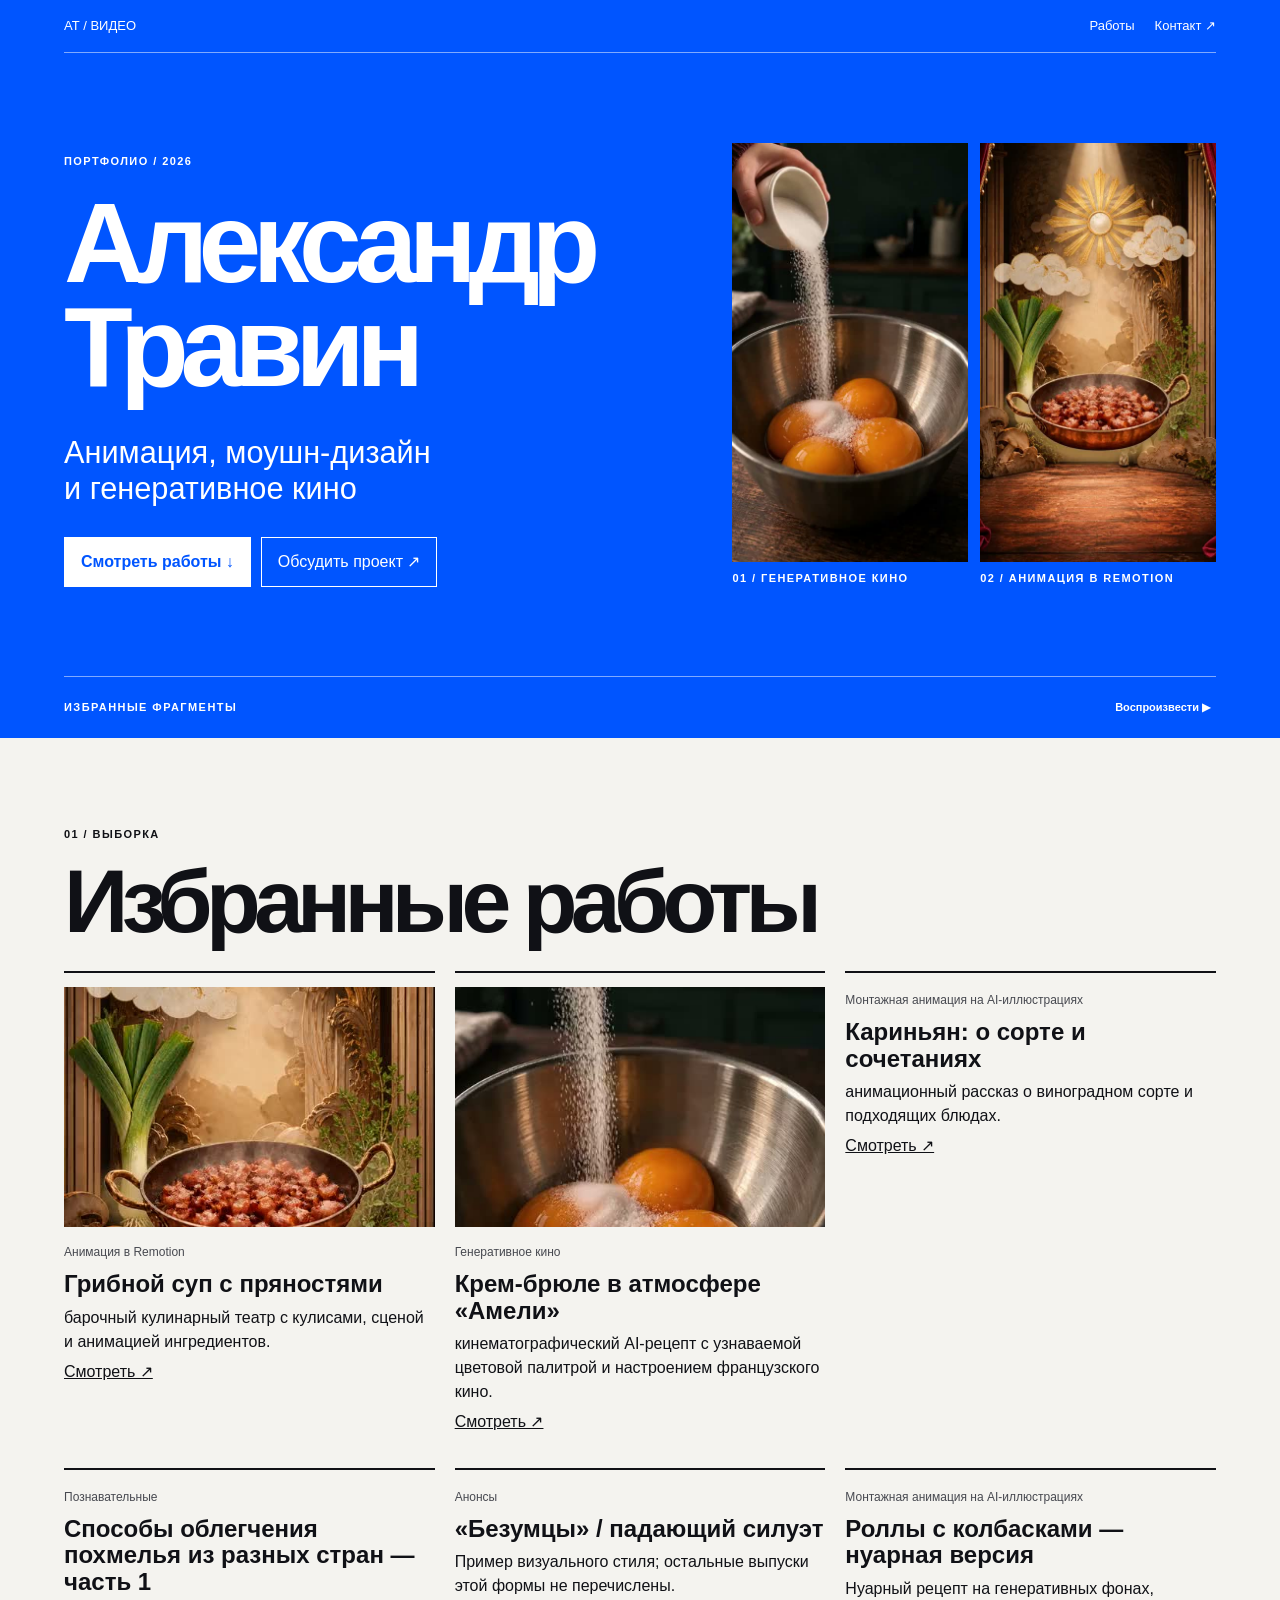
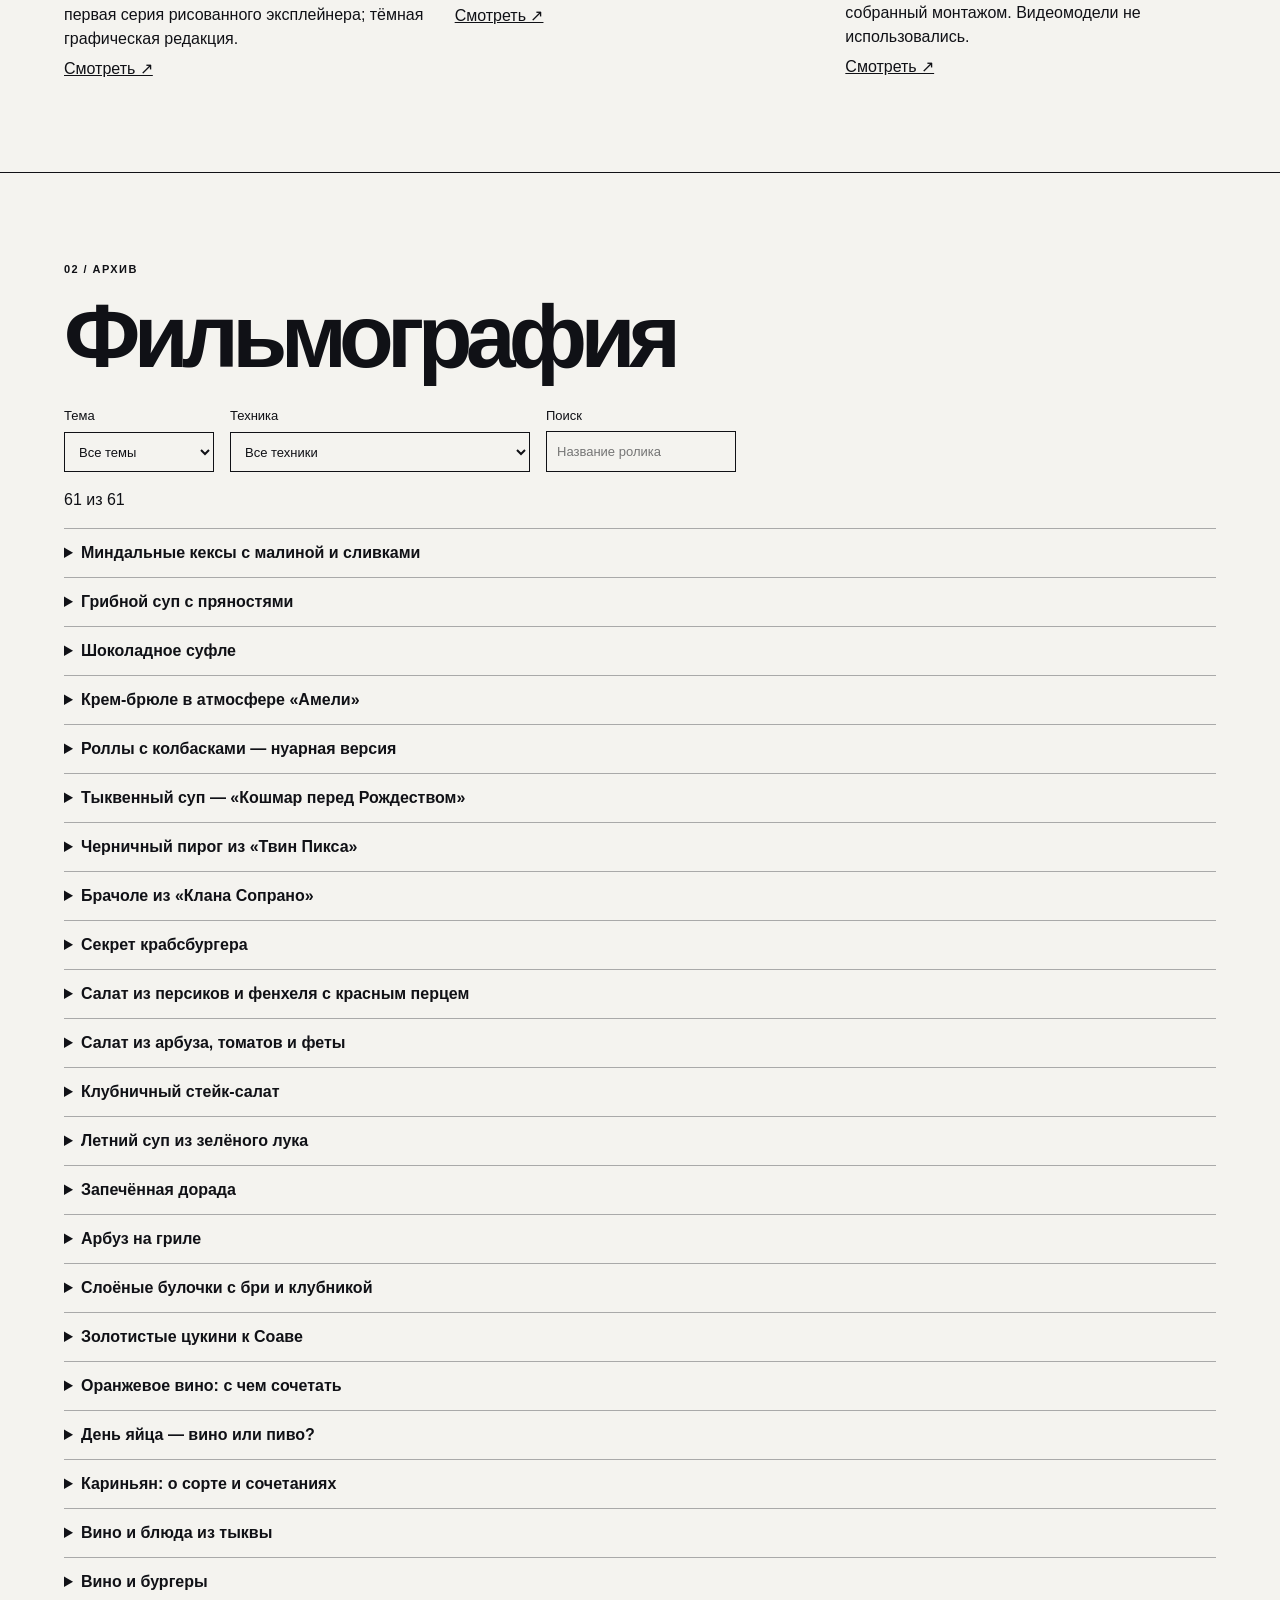
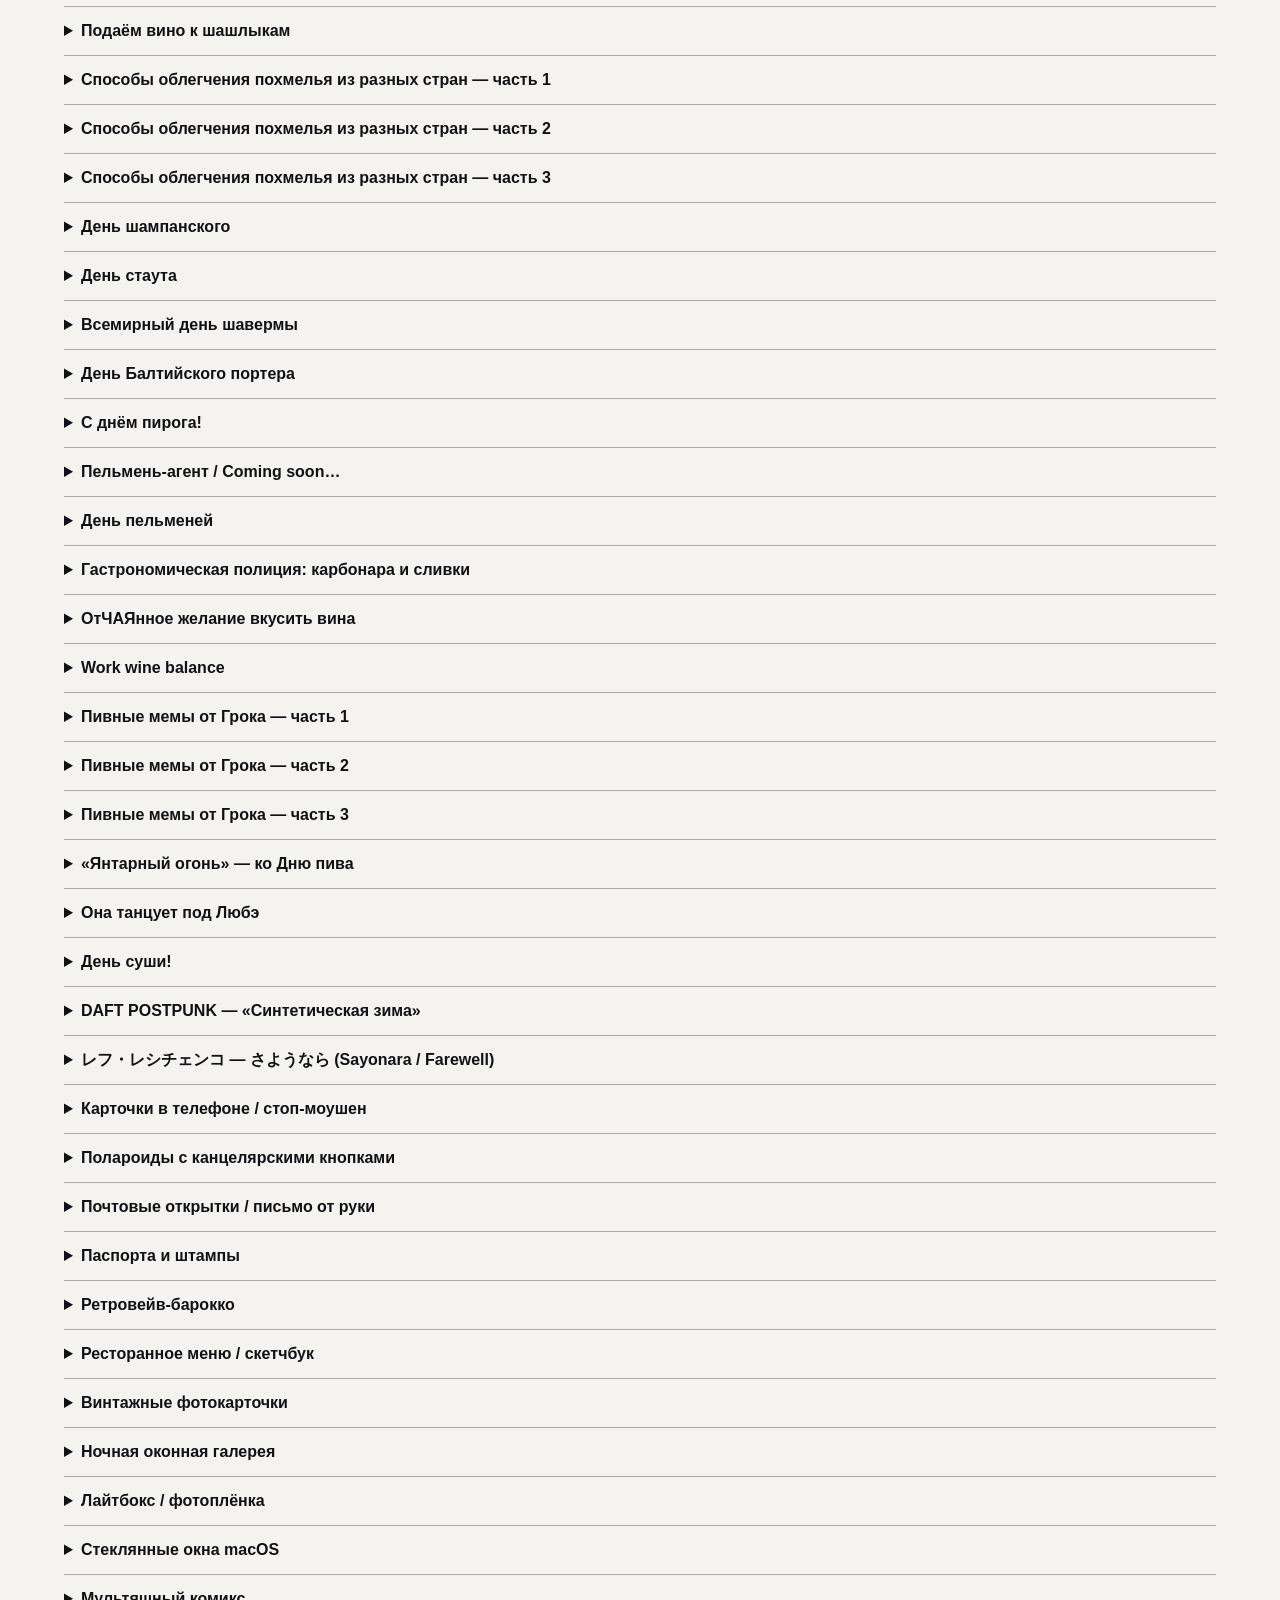
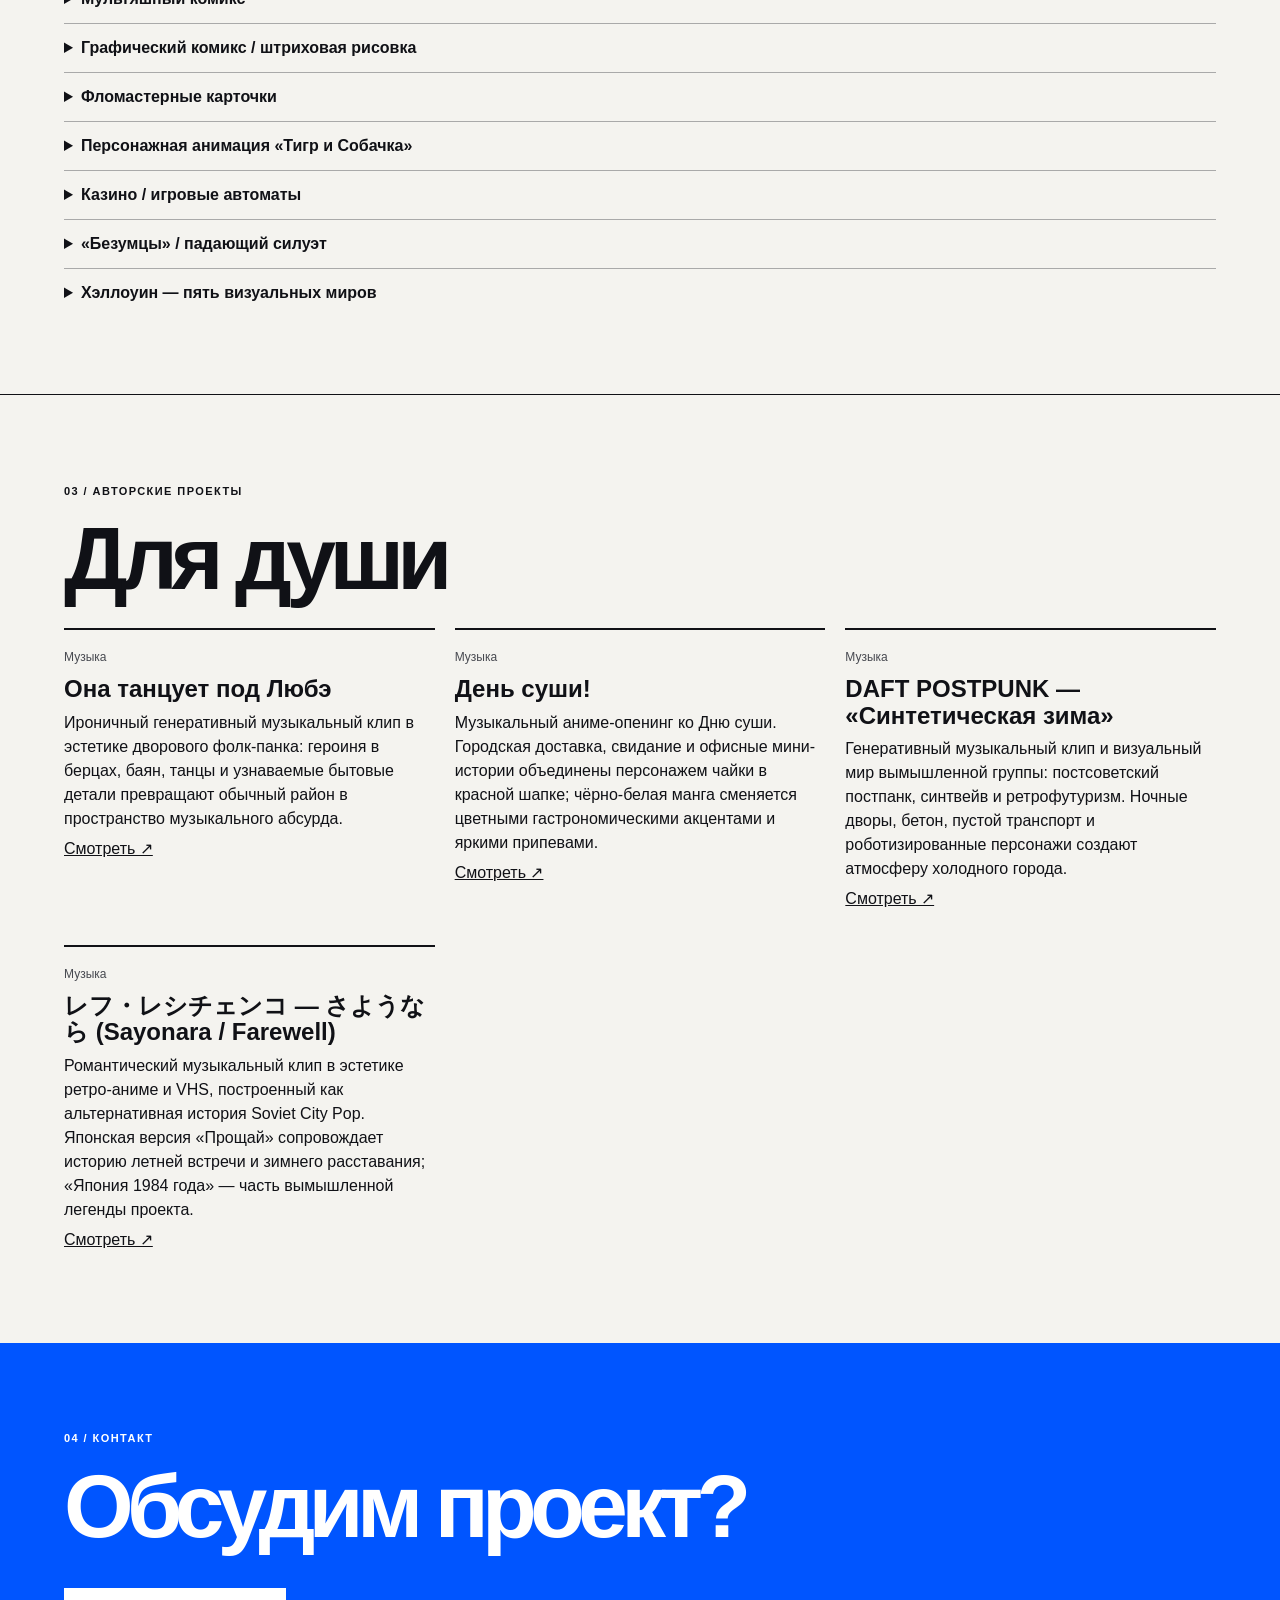
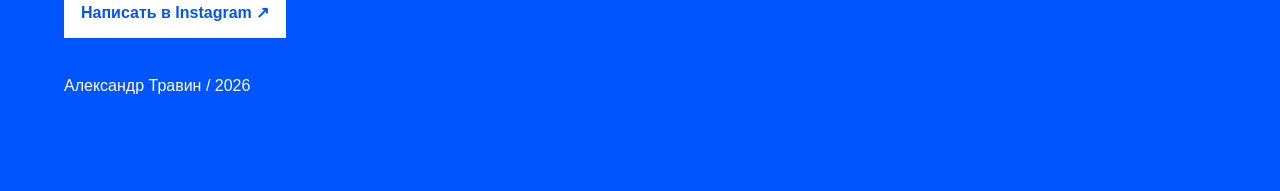
==== index.html @ 5adb33fc "Build video portfolio" ====
<!doctype html>
<html lang="ru">
<head>
<meta charset="utf-8">
<meta name="viewport" content="width=device-width,initial-scale=1">
<meta name="theme-color" content="#0055ff">
<meta name="description" content="Александр Травин. Анимация, моушн-дизайн и генеративное кино. Избранные ролики и фильмография.">
<title>Александр Травин — видеопортфолио</title>
<link rel="stylesheet" href="style.css">
<script defer src="works.js"></script>
<script defer src="site.js"></script>
</head>
<body>
<header class="hero">
<nav aria-label="Навигация"><a href="#top" id="top">АТ / ВИДЕО</a><a href="#works">Работы</a><a href="#contact">Контакт ↗</a></nav>
<div class="opening">
<div class="intro"><p class="label">ПОРТФОЛИО / 2026</p><h1>Александр<br>Травин</h1><p class="lead">Анимация, моушн-дизайн<br>и генеративное кино</p><div class="actions"><a href="#works">Смотреть работы ↓</a><a href="#contact">Обсудить проект ↗</a></div></div>
<div class="frames" aria-label="Фрагменты избранных работ">
<figure><video muted loop playsinline preload="none" poster="assets/amelie.jpg" src="assets/amelie.mp4" aria-label="Крем-брюле в атмосфере Амели"></video><figcaption>01 / ГЕНЕРАТИВНОЕ КИНО</figcaption></figure>
<figure><video muted loop playsinline preload="none" poster="assets/soup.jpg" src="assets/soup.mp4" aria-label="Грибной суп с пряностями"></video><figcaption>02 / АНИМАЦИЯ В REMOTION</figcaption></figure>
</div>
</div>
<div class="herofoot"><span>ИЗБРАННЫЕ ФРАГМЕНТЫ</span><button id="motion" type="button" aria-pressed="false">Воспроизвести ▶</button></div>
</header>
<main>
<section id="works"><p class="label">01 / ВЫБОРКА</p><h2>Избранные работы</h2><div id="featured" class="features"></div></section>
<section id="catalog"><p class="label">02 / АРХИВ</p><h2>Фильмография</h2><div class="filters"><label>Тема<select id="theme"></select></label><label>Техника<select id="method"></select></label><label>Поиск<input type="search" id="query" placeholder="Название ролика"></label></div><p id="count" aria-live="polite"></p><ol id="entries"></ol></section>
<section id="music"><p class="label">03 / АВТОРСКИЕ ПРОЕКТЫ</p><h2>Для души</h2><div id="personal" class="features"></div></section>
</main>
<footer id="contact"><p class="label">04 / КОНТАКТ</p><h2>Обсудим проект?</h2><a class="contact" href="https://www.instagram.com/eno.gastronomia/">Написать в Instagram ↗</a><p>Александр Травин / 2026</p></footer>
</body></html>
---- style.css ----
:root{--blue:#0055ff;--ink:#101116;--paper:#f4f3ef;--pad:clamp(18px,5vw,80px)}*{box-sizing:border-box}html{scroll-behavior:smooth}body{margin:0;background:var(--paper);color:var(--ink);font:16px/1.5 Arial,Helvetica,sans-serif}a{color:inherit}button,input,select{font:inherit}a:focus-visible,button:focus-visible,input:focus-visible,select:focus-visible{outline:3px solid currentColor;outline-offset:4px}.hero,footer{background:var(--blue);color:white;padding:0 var(--pad)}nav,.herofoot{display:flex;gap:20px;align-items:center;padding:16px 0;border-bottom:1px solid #ffffff80;font-size:13px}nav a:first-child,.herofoot span{margin-right:auto}nav a{text-decoration:none}.opening{display:grid;grid-template-columns:1fr minmax(0,.8fr);gap:5vw;align-items:center;padding:clamp(36px,7vw,110px) 0}.label,figcaption,.herofoot{font-size:11px;letter-spacing:.13em;font-weight:bold}h1,h2{letter-spacing:-.075em;line-height:.92;margin:.2em 0 .32em}h1{font-size:clamp(52px,8.8vw,145px)}h2{font-size:clamp(44px,7vw,108px)}.lead{font-size:clamp(19px,2.4vw,34px);line-height:1.15}.actions{display:flex;flex-wrap:wrap;gap:10px}.actions a,.contact{display:inline-block;padding:12px 16px;border:1px solid white;text-decoration:none}.actions a:first-child,.contact{background:white;color:var(--blue);font-weight:bold}.frames{display:grid;grid-template-columns:1fr 1fr;gap:12px}figure{margin:0;min-width:0}video{display:block;width:100%;aspect-ratio:9/16;object-fit:cover;background:#101116}figcaption{padding-top:8px}.herofoot{border-top:1px solid #ffffff80;border-bottom:0}.herofoot button{background:none;color:inherit;border:0;cursor:pointer;padding:6px}main section,footer{padding:clamp(36px,6vw,100px) var(--pad)}main section+section{border-top:1px solid var(--ink)}.features{display:grid;grid-template-columns:repeat(3,1fr);gap:20px}.feature{border-top:2px solid;padding:14px 0}.feature img{width:100%;height:240px;object-fit:cover;display:block;margin-bottom:12px}.feature h3{font-size:24px;line-height:1.1;margin:8px 0}.feature p,.entry p{margin:6px 0}.tag{font-size:12px;color:#474950}.filters{display:flex;flex-wrap:wrap;gap:16px}.filters label{display:grid;gap:5px;font-size:13px}.filters input,.filters select{padding:10px;border:1px solid;background:transparent;color:inherit;max-width:100%}#entries{list-style:none;padding:0;margin:0}.entry{border-top:1px solid #a9a9a9;padding:12px 0}.entry summary{cursor:pointer;font-weight:bold}.entry a{display:inline-block;margin:4px 0 8px;color:#0032c8}.contact{margin:12px 0 20px}@media(max-width:760px){.opening{grid-template-columns:1fr}.frames{max-width:500px}.features{grid-template-columns:1fr 1fr}.feature img{height:180px}}@media(max-width:480px){.features{grid-template-columns:1fr}.feature img{height:240px}.filters label{width:100%}}@media(prefers-reduced-motion:reduce){html{scroll-behavior:auto}}
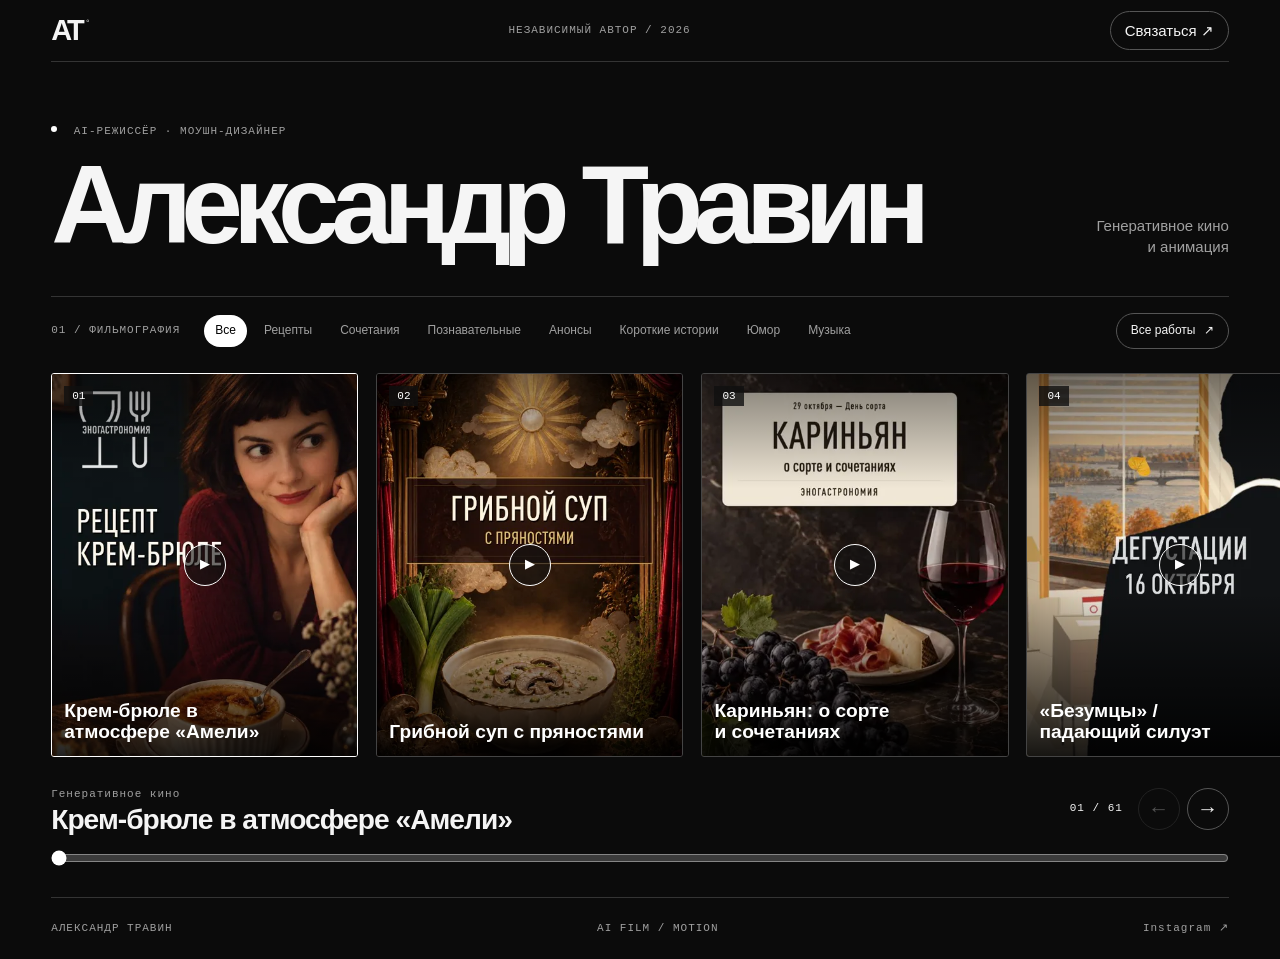
==== commit 4d65d158: "Rebuild portfolio as monochrome film carousel" ====
--- a/index.html
+++ b/index.html
@@ -3,29 +3,49 @@
 <head>
 <meta charset="utf-8">
 <meta name="viewport" content="width=device-width,initial-scale=1">
-<meta name="theme-color" content="#0055ff">
-<meta name="description" content="Александр Травин. Анимация, моушн-дизайн и генеративное кино. Избранные ролики и фильмография.">
-<title>Александр Травин — видеопортфолио</title>
+<meta name="theme-color" content="#0b0b0b">
+<meta name="description" content="Александр Травин — AI-режиссёр. Галерея работ, от генеративного кино до анимации и моушн-дизайна.">
+<title>Александр Травин — AI-режиссёр</title>
 <link rel="stylesheet" href="style.css">
 <script defer src="works.js"></script>
 <script defer src="site.js"></script>
 </head>
 <body>
-<header class="hero">
-<nav aria-label="Навигация"><a href="#top" id="top">АТ / ВИДЕО</a><a href="#works">Работы</a><a href="#contact">Контакт ↗</a></nav>
-<div class="opening">
-<div class="intro"><p class="label">ПОРТФОЛИО / 2026</p><h1>Александр<br>Травин</h1><p class="lead">Анимация, моушн-дизайн<br>и генеративное кино</p><div class="actions"><a href="#works">Смотреть работы ↓</a><a href="#contact">Обсудить проект ↗</a></div></div>
-<div class="frames" aria-label="Фрагменты избранных работ">
-<figure><video muted loop playsinline preload="none" poster="assets/amelie.jpg" src="assets/amelie.mp4" aria-label="Крем-брюле в атмосфере Амели"></video><figcaption>01 / ГЕНЕРАТИВНОЕ КИНО</figcaption></figure>
-<figure><video muted loop playsinline preload="none" poster="assets/soup.jpg" src="assets/soup.mp4" aria-label="Грибной суп с пряностями"></video><figcaption>02 / АНИМАЦИЯ В REMOTION</figcaption></figure>
-</div>
-</div>
-<div class="herofoot"><span>ИЗБРАННЫЕ ФРАГМЕНТЫ</span><button id="motion" type="button" aria-pressed="false">Воспроизвести ▶</button></div>
+<header class="masthead">
+  <a class="signature" href="./" aria-label="Александр Травин, главная">AT<span>◦</span></a>
+  <span class="edition">НЕЗАВИСИМЫЙ АВТОР / 2026</span>
+  <a class="contact" href="https://www.instagram.com/eno.gastronomia/">Связаться ↗</a>
 </header>
 <main>
-<section id="works"><p class="label">01 / ВЫБОРКА</p><h2>Избранные работы</h2><div id="featured" class="features"></div></section>
-<section id="catalog"><p class="label">02 / АРХИВ</p><h2>Фильмография</h2><div class="filters"><label>Тема<select id="theme"></select></label><label>Техника<select id="method"></select></label><label>Поиск<input type="search" id="query" placeholder="Название ролика"></label></div><p id="count" aria-live="polite"></p><ol id="entries"></ol></section>
-<section id="music"><p class="label">03 / АВТОРСКИЕ ПРОЕКТЫ</p><h2>Для души</h2><div id="personal" class="features"></div></section>
+  <section class="intro" aria-labelledby="title">
+    <p class="eyebrow"><span class="dot"></span> AI-РЕЖИССЁР · МОУШН-ДИЗАЙНЕР</p>
+    <h1 id="title">Александр <span>Травин</span></h1>
+    <p class="intro-note">Генеративное кино<br>и анимация</p>
+  </section>
+  <section class="gallery" aria-label="Галерея фильмов">
+    <div class="gallery-head">
+      <span class="eyebrow">01 / ФИЛЬМОГРАФИЯ</span>
+      <div class="filters" id="filters" aria-label="Темы работ"></div>
+      <button class="index-toggle" id="index-toggle" type="button">Все работы <span>↗</span></button>
+    </div>
+    <div class="carousel" id="carousel" tabindex="0" aria-label="Карусель видео. Для навигации используйте стрелки."></div>
+    <div class="gallery-foot">
+      <div class="caption" aria-live="polite"><span id="active-tag" class="eyebrow"></span><h2 id="active-title"></h2></div>
+      <div class="controls"><span class="counter" id="counter"></span><button id="prev" type="button" aria-label="Предыдущее видео">←</button><button id="next" type="button" aria-label="Следующее видео">→</button></div>
+      <input id="scrub" class="scrub" type="range" min="1" value="1" aria-label="Позиция в карусели">
+    </div>
+  </section>
 </main>
-<footer id="contact"><p class="label">04 / КОНТАКТ</p><h2>Обсудим проект?</h2><a class="contact" href="https://www.instagram.com/eno.gastronomia/">Написать в Instagram ↗</a><p>Александр Травин / 2026</p></footer>
-</body></html>
+<footer class="masthead footer"><span>АЛЕКСАНДР ТРАВИН</span><span>AI FILM / MOTION</span><a href="https://www.instagram.com/eno.gastronomia/">Instagram ↗</a></footer>
+<dialog id="player" aria-labelledby="player-title">
+  <div class="dialog-head"><div><p class="eyebrow" id="player-tag"></p><h2 id="player-title"></h2></div><button type="button" data-close aria-label="Закрыть видео">×</button></div>
+  <div id="screen"></div>
+  <div class="player-footer"><p id="description"></p><a id="original" target="_blank" rel="noopener noreferrer">Открыть оригинал ↗</a></div>
+</dialog>
+<dialog id="index" aria-labelledby="index-title">
+  <div class="dialog-head"><div><p class="eyebrow">01 / ФИЛЬМОГРАФИЯ</p><h2 id="index-title">Все работы</h2></div><button type="button" data-close aria-label="Закрыть список">×</button></div>
+  <label class="search-label" for="search">Поиск по названию</label><input id="search" type="search" placeholder="Например, «Кариньян»">
+  <div id="index-list"></div>
+</dialog>
+</body>
+</html>
--- a/style.css
+++ b/style.css
@@ -1 +1,78 @@
-:root{--blue:#0055ff;--ink:#101116;--paper:#f4f3ef;--pad:clamp(18px,5vw,80px)}*{box-sizing:border-box}html{scroll-behavior:smooth}body{margin:0;background:var(--paper);color:var(--ink);font:16px/1.5 Arial,Helvetica,sans-serif}a{color:inherit}button,input,select{font:inherit}a:focus-visible,button:focus-visible,input:focus-visible,select:focus-visible{outline:3px solid currentColor;outline-offset:4px}.hero,footer{background:var(--blue);color:white;padding:0 var(--pad)}nav,.herofoot{display:flex;gap:20px;align-items:center;padding:16px 0;border-bottom:1px solid #ffffff80;font-size:13px}nav a:first-child,.herofoot span{margin-right:auto}nav a{text-decoration:none}.opening{display:grid;grid-template-columns:1fr minmax(0,.8fr);gap:5vw;align-items:center;padding:clamp(36px,7vw,110px) 0}.label,figcaption,.herofoot{font-size:11px;letter-spacing:.13em;font-weight:bold}h1,h2{letter-spacing:-.075em;line-height:.92;margin:.2em 0 .32em}h1{font-size:clamp(52px,8.8vw,145px)}h2{font-size:clamp(44px,7vw,108px)}.lead{font-size:clamp(19px,2.4vw,34px);line-height:1.15}.actions{display:flex;flex-wrap:wrap;gap:10px}.actions a,.contact{display:inline-block;padding:12px 16px;border:1px solid white;text-decoration:none}.actions a:first-child,.contact{background:white;color:var(--blue);font-weight:bold}.frames{display:grid;grid-template-columns:1fr 1fr;gap:12px}figure{margin:0;min-width:0}video{display:block;width:100%;aspect-ratio:9/16;object-fit:cover;background:#101116}figcaption{padding-top:8px}.herofoot{border-top:1px solid #ffffff80;border-bottom:0}.herofoot button{background:none;color:inherit;border:0;cursor:pointer;padding:6px}main section,footer{padding:clamp(36px,6vw,100px) var(--pad)}main section+section{border-top:1px solid var(--ink)}.features{display:grid;grid-template-columns:repeat(3,1fr);gap:20px}.feature{border-top:2px solid;padding:14px 0}.feature img{width:100%;height:240px;object-fit:cover;display:block;margin-bottom:12px}.feature h3{font-size:24px;line-height:1.1;margin:8px 0}.feature p,.entry p{margin:6px 0}.tag{font-size:12px;color:#474950}.filters{display:flex;flex-wrap:wrap;gap:16px}.filters label{display:grid;gap:5px;font-size:13px}.filters input,.filters select{padding:10px;border:1px solid;background:transparent;color:inherit;max-width:100%}#entries{list-style:none;padding:0;margin:0}.entry{border-top:1px solid #a9a9a9;padding:12px 0}.entry summary{cursor:pointer;font-weight:bold}.entry a{display:inline-block;margin:4px 0 8px;color:#0032c8}.contact{margin:12px 0 20px}@media(max-width:760px){.opening{grid-template-columns:1fr}.frames{max-width:500px}.features{grid-template-columns:1fr 1fr}.feature img{height:180px}}@media(max-width:480px){.features{grid-template-columns:1fr}.feature img{height:240px}.filters label{width:100%}}@media(prefers-reduced-motion:reduce){html{scroll-behavior:auto}}
+:root{color-scheme:dark;--black:#0b0b0b;--white:#f5f5f5;--muted:#a0a0a0;--line:#343434;--pad:clamp(18px,4vw,64px);--gap:clamp(10px,1.4vw,22px);--card:clamp(176px,24vw,320px)}
+*{box-sizing:border-box}
+body{margin:0;background:var(--black);color:var(--white);font:15px/1.45 Arial,Helvetica,sans-serif}
+a{color:inherit;text-decoration:none}
+button,input{font:inherit;color:inherit}
+button{cursor:pointer}
+:focus-visible{outline:2px solid white;outline-offset:4px}
+.masthead{display:flex;align-items:center;justify-content:space-between;min-height:62px;margin:0 var(--pad);border-bottom:1px solid var(--line);gap:15px}
+.signature{font-size:29px;font-weight:900;letter-spacing:-.1em;line-height:1}
+.signature span{font-size:10px;vertical-align:top;margin-left:4px;letter-spacing:0}
+.edition,.eyebrow,.footer,.counter{font:11px/1.4 ui-monospace,monospace;letter-spacing:.09em}
+.edition,.eyebrow,.footer{color:var(--muted)}
+.contact,.index-toggle{border:1px solid #555;background:none;border-radius:100px;padding:8px 14px;white-space:nowrap}
+.contact:hover,.index-toggle:hover{background:white;color:black}
+.intro{position:relative;padding:clamp(26px,4vw,55px) var(--pad) clamp(22px,3vw,40px)}
+.dot{display:inline-block;background:white;width:6px;height:6px;border-radius:50%;margin-right:9px;vertical-align:2px}
+.intro h1{font-size:clamp(40px,8.65vw,154px);letter-spacing:-.085em;line-height:.88;margin:16px 0 5px;font-weight:800}
+.intro-note{position:absolute;right:var(--pad);bottom:clamp(22px,3vw,40px);color:var(--muted);margin:0;text-align:right}
+.gallery-head{border-top:1px solid var(--line);margin:0 var(--pad);padding:14px 0;display:flex;align-items:center;gap:20px}
+.gallery-head>.eyebrow{white-space:nowrap}
+.filters{display:flex;gap:6px;overflow:auto;scrollbar-width:none;padding:4px;margin:auto 0}
+.filters button{border:1px solid transparent;background:none;border-radius:50px;white-space:nowrap;padding:6px 10px;color:var(--muted);font-size:12px}
+.filters button:hover{color:white;border-color:#555}
+.filters button[aria-pressed=true]{color:black;background:white}
+.index-toggle{margin-left:auto;font-size:12px}
+.index-toggle span{padding-left:5px}
+.carousel{display:flex;gap:var(--gap);overflow-x:auto;scrollbar-width:none;scroll-snap-type:x mandatory;scroll-padding-inline:var(--pad);padding:8px var(--pad);overscroll-behavior-inline:contain}
+.carousel::-webkit-scrollbar,.filters::-webkit-scrollbar{display:none}
+.carousel::after{content:'';flex:0 0 max(0px,calc(100% - var(--card) - var(--gap)))}
+.card{position:relative;isolation:isolate;flex:0 0 var(--card);aspect-ratio:4/5;scroll-snap-align:start;border:1px solid #444;padding:0;background:#181818;color:white;text-align:left;overflow:hidden;border-radius:3px}
+.card img{position:absolute;inset:0;width:100%;height:100%;object-fit:cover;transition:transform .35s ease}
+.card:hover img{transform:scale(1.055)}
+.card::after{content:'';position:absolute;inset:0;z-index:0;background:linear-gradient(180deg,#0007,transparent 30%,transparent 57%,#000d)}
+.card[aria-current=true]{border-color:white}
+.card-no,.card-title,.play{position:absolute;z-index:1}
+.card-no{top:12px;left:12px;background:#101010cc;padding:4px 8px;font:11px ui-monospace,monospace}
+.card-title{left:12px;right:12px;bottom:13px;font-weight:bold;font-size:clamp(14px,1.5vw,22px);line-height:1.08;text-wrap:balance}
+.play{display:grid;place-items:center;width:42px;height:42px;top:50%;left:50%;transform:translate(-50%,-50%);border:1px solid #fff;background:#1119;border-radius:100%;font-size:13px}
+.card:hover .play{background:white;color:black}
+.gallery-foot{margin:0 var(--pad);padding:16px 0 28px;display:grid;grid-template-columns:1fr auto;gap:10px 20px;align-items:center}
+.caption h2{margin:2px 0;font-size:clamp(18px,2.2vw,32px);letter-spacing:-.035em;line-height:1.1}
+.controls{display:flex;gap:7px;align-items:center}
+.counter{padding-right:8px;white-space:nowrap}
+.controls button,.dialog-head button{border:1px solid #555;border-radius:50%;background:none;width:42px;height:42px;font-size:21px}
+.controls button:hover,.dialog-head button:hover{background:white;color:black}
+.controls button:disabled{opacity:.3;cursor:default}
+.scrub{grid-column:1/-1;width:100%;margin:3px 0;accent-color:white;cursor:ew-resize}
+.footer{border-top:1px solid var(--line);border-bottom:0}
+dialog{background:#111;color:white;border:1px solid #555;width:min(640px,calc(100% - 26px));max-height:calc(100dvh - 28px);padding:18px;overflow:auto}
+dialog::backdrop{background:#000c;backdrop-filter:blur(9px)}
+.dialog-head{display:flex;align-items:start;justify-content:space-between;gap:12px;margin-bottom:14px}
+.dialog-head h2{margin:0;font-size:clamp(22px,4vw,36px);line-height:1;letter-spacing:-.05em}
+.dialog-head .eyebrow{margin:0 0 6px}
+.dialog-head button{flex:none}
+#screen{display:grid;justify-items:center;background:#080808}
+#screen iframe{display:block;border:0;max-width:100%;background:#181818}
+#screen .ig{width:400px;height:min(63dvh,660px)}
+#screen .yt{width:100%;aspect-ratio:16/9}
+.player-footer{font-size:13px;color:var(--muted)}
+.player-footer a{color:white;text-decoration:underline}
+.search-label{display:block;color:var(--muted);margin-bottom:6px}
+#search{width:100%;border:1px solid #555;background:#111;padding:10px}
+#index-list{margin-top:10px}
+.index-row{width:100%;display:grid;grid-template-columns:40px 1fr auto;gap:8px;text-align:left;padding:11px 0;border:0;border-bottom:1px solid var(--line);background:none}
+.index-row:hover{color:black;background:white}
+@media(min-width:1600px){.intro-note{font-size:19px}}
+@media(max-width:1150px){.intro-note{position:static;text-align:left;margin-top:12px}.intro-note br{display:none}.gallery-head{gap:10px}}
+@media(max-width:700px){:root{--card:clamp(178px,63vw,300px)}.edition,.footer span:nth-child(2){display:none}.intro h1 span{display:block}.intro h1{font-size:clamp(50px,12vw,85px)}.gallery-head{display:grid;grid-template-columns:1fr auto}.filters{grid-row:2;grid-column:1/-1}.index-toggle{grid-column:2;grid-row:1}.caption h2{font-size:17px}.controls button{width:34px;height:34px}.counter{padding-right:0}.gallery-foot{gap:10px}}
+@media(prefers-reduced-motion:reduce){.card img{transition:none}}
+.archive-film{display:block;max-width:100%;max-height:60dvh;background:#080808}
+.restricted-poster{max-width:100%;max-height:46dvh;object-fit:contain}
+.source-note{color:var(--muted);font-size:12px;padding:8px 12px;margin:0}
+@media(min-width:701px) and (max-height:850px){
+  .intro{padding-top:22px;padding-bottom:22px}
+  .intro h1{font-size:clamp(40px,8.3vw,126px)}
+  .card{aspect-ratio:1}
+  .gallery-foot{padding-top:11px;padding-bottom:16px}
+}
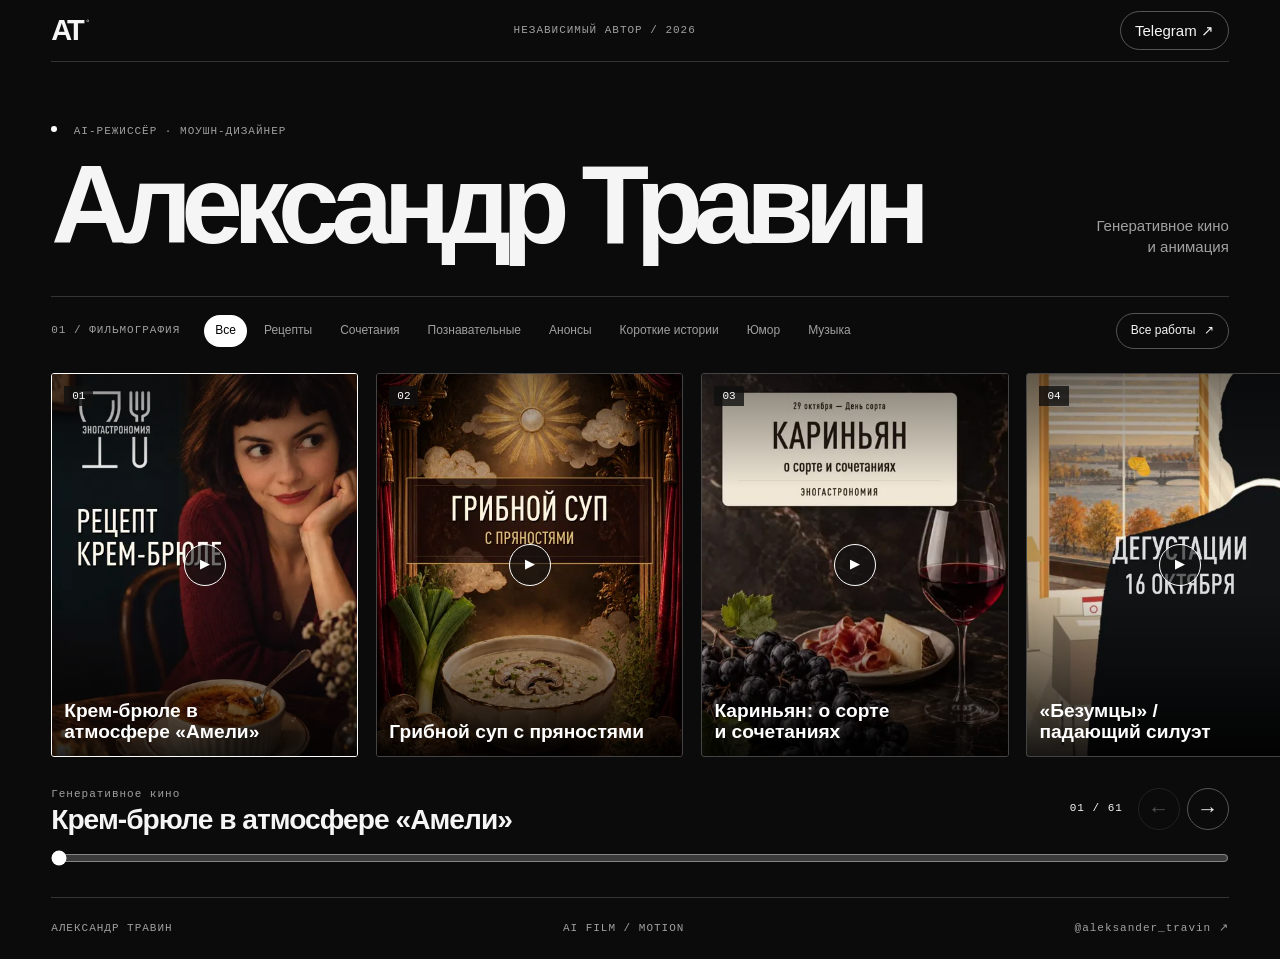
==== commit f0b21090: "Fix tagline spacing and update Telegram contact" ====
--- a/index.html
+++ b/index.html
@@ -14,13 +14,13 @@
 <header class="masthead">
   <a class="signature" href="./" aria-label="Александр Травин, главная">AT<span>◦</span></a>
   <span class="edition">НЕЗАВИСИМЫЙ АВТОР / 2026</span>
-  <a class="contact" href="https://www.instagram.com/eno.gastronomia/">Связаться ↗</a>
+  <a class="contact" href="https://t.me/aleksander_travin">Telegram ↗</a>
 </header>
 <main>
   <section class="intro" aria-labelledby="title">
     <p class="eyebrow"><span class="dot"></span> AI-РЕЖИССЁР · МОУШН-ДИЗАЙНЕР</p>
     <h1 id="title">Александр <span>Травин</span></h1>
-    <p class="intro-note">Генеративное кино<br>и анимация</p>
+    <p class="intro-note">Генеративное кино<br> и анимация</p>
   </section>
   <section class="gallery" aria-label="Галерея фильмов">
     <div class="gallery-head">
@@ -36,7 +36,7 @@
     </div>
   </section>
 </main>
-<footer class="masthead footer"><span>АЛЕКСАНДР ТРАВИН</span><span>AI FILM / MOTION</span><a href="https://www.instagram.com/eno.gastronomia/">Instagram ↗</a></footer>
+<footer class="masthead footer"><span>АЛЕКСАНДР ТРАВИН</span><span>AI FILM / MOTION</span><a href="https://t.me/aleksander_travin">@aleksander_travin ↗</a></footer>
 <dialog id="player" aria-labelledby="player-title">
   <div class="dialog-head"><div><p class="eyebrow" id="player-tag"></p><h2 id="player-title"></h2></div><button type="button" data-close aria-label="Закрыть видео">×</button></div>
   <div id="screen"></div>
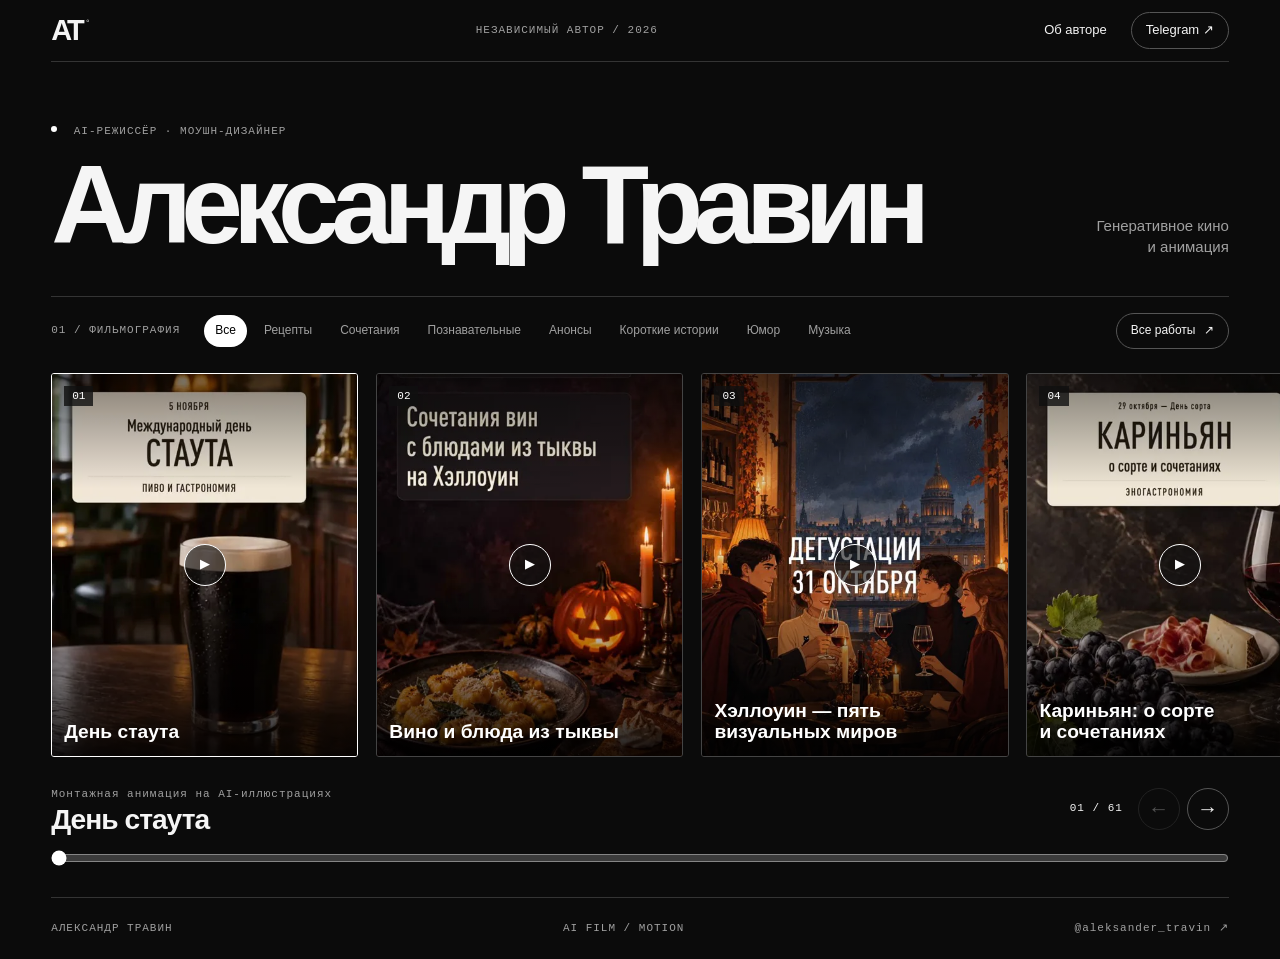
==== commit e524cade: "Add author page to portfolio" ====
--- a/index.html
+++ b/index.html
@@ -14,7 +14,7 @@
 <header class="masthead">
   <a class="signature" href="./" aria-label="Александр Травин, главная">AT<span>◦</span></a>
   <span class="edition">НЕЗАВИСИМЫЙ АВТОР / 2026</span>
-  <a class="contact" href="https://t.me/aleksander_travin">Telegram ↗</a>
+  <nav class="mast-nav" aria-label="Навигация"><a href="about.html">Об авторе</a><a class="contact" href="https://t.me/aleksander_travin">Telegram ↗</a></nav>
 </header>
 <main>
   <section class="intro" aria-labelledby="title">
--- a/style.css
+++ b/style.css
@@ -76,3 +76,15 @@
   .card{aspect-ratio:1}
   .gallery-foot{padding-top:11px;padding-bottom:16px}
 }
+
+.mast-nav{display:flex;align-items:center;gap:clamp(10px,2vw,24px);font-size:13px}
+.mast-nav a:not(.contact):hover{text-decoration:underline}
+.about{max-width:920px;margin:auto;padding:clamp(35px,7vw,90px) var(--pad)}
+.about h1{font-size:clamp(48px,9vw,105px);letter-spacing:-.08em;line-height:.95;margin:14px 0 30px}
+.about-copy{max-width:68ch;font-size:clamp(16px,2.1vw,20px);line-height:1.55}
+.about-copy p{margin:0 0 1em}
+.about section{border-top:1px solid var(--line);margin-top:36px}
+.about-works{display:grid;grid-template-columns:repeat(2,minmax(0,1fr));gap:var(--gap)}
+.about-works a{display:grid;gap:8px;align-content:start}
+.about-works a:hover strong{text-decoration:underline}
+.about-works img{width:100%;aspect-ratio:4/3;object-fit:cover;border:1px solid var(--line)}
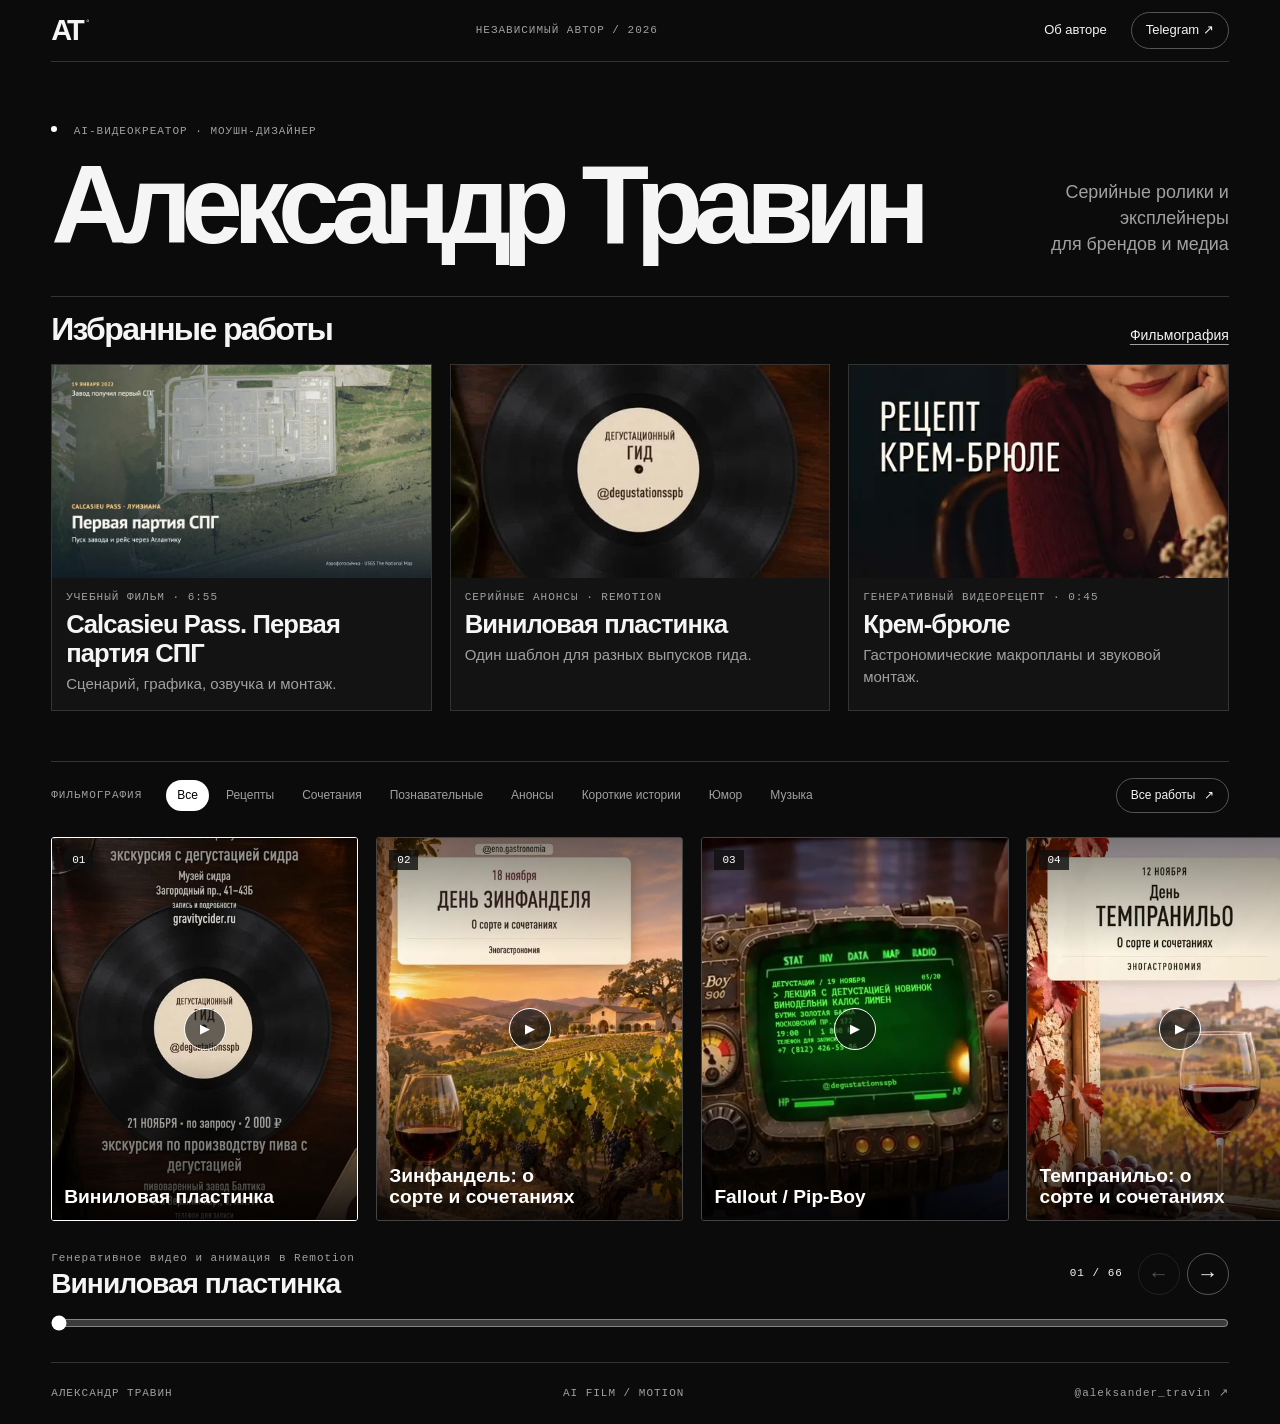
==== commit 70a444ed: "Feature portfolio case studies and production notes" ====
--- a/index.html
+++ b/index.html
@@ -4,10 +4,11 @@
 <meta charset="utf-8">
 <meta name="viewport" content="width=device-width,initial-scale=1">
 <meta name="theme-color" content="#0b0b0b">
-<meta name="description" content="Александр Травин — AI-режиссёр. Галерея работ, от генеративного кино до анимации и моушн-дизайна.">
-<title>Александр Травин — AI-режиссёр</title>
+<meta name="description" content="Александр Травин — AI-видеокреатор и моушн-дизайнер. Серийные ролики, генеративное видео и эксплейнеры для брендов и медиа.">
+<title>Александр Травин — AI-видеокреатор и моушн-дизайнер</title>
 <link rel="stylesheet" href="style.css">
 <script defer src="works.js"></script>
+<script defer src="production.js"></script>
 <script defer src="site.js"></script>
 </head>
 <body>
@@ -18,13 +19,45 @@
 </header>
 <main>
   <section class="intro" aria-labelledby="title">
-    <p class="eyebrow"><span class="dot"></span> AI-РЕЖИССЁР · МОУШН-ДИЗАЙНЕР</p>
+    <p class="eyebrow"><span class="dot"></span> AI-ВИДЕОКРЕАТОР · МОУШН-ДИЗАЙНЕР</p>
     <h1 id="title">Александр <span>Травин</span></h1>
-    <p class="intro-note">Генеративное кино<br> и анимация</p>
+    <p class="intro-note">Серийные ролики и эксплейнеры<br> для брендов и медиа</p>
   </section>
-  <section class="gallery" aria-label="Галерея фильмов">
+  <section class="featured" aria-labelledby="featured-title">
+    <div class="featured-head">
+      <h2 id="featured-title">Избранные работы</h2>
+      <a href="#filmography">Фильмография</a>
+    </div>
+    <div class="featured-grid">
+      <a class="featured-work" href="cases.html#calcasieu">
+        <img src="assets/posters/calcasieu.webp" alt="">
+        <span class="featured-text">
+          <span class="eyebrow">УЧЕБНЫЙ ФИЛЬМ · 6:55</span>
+          <strong>Calcasieu Pass. Первая партия СПГ</strong>
+          <span class="featured-summary">Сценарий, графика, озвучка и монтаж.</span>
+        </span>
+      </a>
+      <a class="featured-work" href="cases.html#vinyl">
+        <img src="assets/posters/Df_GzcJIinT.webp" alt="">
+        <span class="featured-text">
+          <span class="eyebrow">СЕРИЙНЫЕ АНОНСЫ · REMOTION</span>
+          <strong>Виниловая пластинка</strong>
+          <span class="featured-summary">Один шаблон для разных выпусков гида.</span>
+        </span>
+      </a>
+      <a class="featured-work" href="cases.html#creme-brulee">
+        <img src="assets/posters/DdkEo6iOtiW.webp" alt="">
+        <span class="featured-text">
+          <span class="eyebrow">ГЕНЕРАТИВНЫЙ ВИДЕОРЕЦЕПТ · 0:45</span>
+          <strong>Крем-брюле</strong>
+          <span class="featured-summary">Гастрономические макропланы и звуковой монтаж.</span>
+        </span>
+      </a>
+    </div>
+  </section>
+  <section id="filmography" class="gallery" aria-labelledby="filmography-title">
     <div class="gallery-head">
-      <span class="eyebrow">01 / ФИЛЬМОГРАФИЯ</span>
+      <h2 class="eyebrow" id="filmography-title">ФИЛЬМОГРАФИЯ</h2>
       <div class="filters" id="filters" aria-label="Темы работ"></div>
       <button class="index-toggle" id="index-toggle" type="button">Все работы <span>↗</span></button>
     </div>
@@ -40,10 +73,14 @@
 <dialog id="player" aria-labelledby="player-title">
   <div class="dialog-head"><div><p class="eyebrow" id="player-tag"></p><h2 id="player-title"></h2></div><button type="button" data-close aria-label="Закрыть видео">×</button></div>
   <div id="screen"></div>
-  <div class="player-footer"><p id="description"></p><a id="original" target="_blank" rel="noopener noreferrer">Открыть оригинал ↗</a></div>
+  <div class="player-footer">
+    <p id="description"></p>
+    <div id="player-production"></div>
+    <a id="original" target="_blank" rel="noopener noreferrer">Открыть оригинал ↗</a>
+  </div>
 </dialog>
 <dialog id="index" aria-labelledby="index-title">
-  <div class="dialog-head"><div><p class="eyebrow">01 / ФИЛЬМОГРАФИЯ</p><h2 id="index-title">Все работы</h2></div><button type="button" data-close aria-label="Закрыть список">×</button></div>
+  <div class="dialog-head"><h2 id="index-title">Все работы</h2><button type="button" data-close aria-label="Закрыть список">×</button></div>
   <label class="search-label" for="search">Поиск по названию</label><input id="search" type="search" placeholder="Например, «Кариньян»">
   <div id="index-list"></div>
 </dialog>
--- a/style.css
+++ b/style.css
@@ -88,3 +88,209 @@
 .about-works a{display:grid;gap:8px;align-content:start}
 .about-works a:hover strong{text-decoration:underline}
 .about-works img{width:100%;aspect-ratio:4/3;object-fit:cover;border:1px solid var(--line)}
+
+.intro-note {
+  max-width: 25ch;
+  font-size: clamp(15px, 1.4vw, 21px);
+}
+
+.featured {
+  margin: 0 var(--pad);
+  padding: 0 0 clamp(25px, 4vw, 50px);
+}
+
+.featured-head {
+  display: flex;
+  justify-content: space-between;
+  align-items: baseline;
+  gap: 12px;
+  padding: 15px 0 16px;
+  border-top: 1px solid var(--line);
+}
+
+.featured-head h2 {
+  margin: 0;
+  font-size: clamp(20px, 2.5vw, 36px);
+  letter-spacing: -.05em;
+  line-height: 1.1;
+}
+
+.featured-head a,
+.cases-nav a,
+.case-links a {
+  font-size: 14px;
+  text-decoration: underline;
+  text-underline-offset: 4px;
+  text-decoration-color: var(--muted);
+}
+
+.featured-grid {
+  display: grid;
+  grid-template-columns: repeat(3, minmax(0, 1fr));
+  gap: var(--gap);
+}
+
+.featured-work {
+  display: grid;
+  grid-template-rows: auto 1fr;
+  overflow: hidden;
+  background: #131313;
+  border: 1px solid var(--line);
+}
+
+.featured-work:hover { border-color: var(--muted); }
+.featured-work:hover strong { text-decoration: underline; }
+
+.featured-work img {
+  display: block;
+  width: 100%;
+  aspect-ratio: 16 / 9;
+  object-fit: cover;
+}
+
+.featured-text {
+  display: grid;
+  align-content: start;
+  gap: 5px;
+  padding: 12px 14px 15px;
+}
+
+.featured-text strong {
+  font-size: clamp(17px, 2vw, 29px);
+  letter-spacing: -.035em;
+  line-height: 1.14;
+}
+
+.featured-summary { color: var(--muted); }
+.gallery-head h2 { margin: 0; }
+
+.cases {
+  max-width: 1280px;
+  margin: auto;
+  padding: clamp(28px, 6vw, 72px) var(--pad) 35px;
+}
+
+.cases h1 {
+  margin: 0 0 20px;
+  font-size: clamp(36px, 7vw, 86px);
+  line-height: 1;
+  letter-spacing: -.07em;
+}
+
+.cases-nav,
+.case-links {
+  display: flex;
+  flex-wrap: wrap;
+  gap: 10px 20px;
+}
+
+.cases-nav { margin: 0 0 28px; }
+
+.case-study {
+  display: grid;
+  grid-template-columns: minmax(0, 1fr) minmax(0, 1.1fr);
+  align-items: start;
+  gap: clamp(24px, 5vw, 65px);
+  padding: clamp(25px, 4vw, 52px) 0;
+  border-top: 1px solid var(--line);
+  scroll-margin-top: 16px;
+}
+
+.case-copy h2 {
+  margin: 0 0 14px;
+  font-size: clamp(26px, 3.8vw, 49px);
+  line-height: 1.03;
+  letter-spacing: -.05em;
+}
+
+.case-copy p:not(.eyebrow) {
+  margin: 0 0 13px;
+  font-size: 16px;
+  max-width: 58ch;
+}
+
+.case-copy .eyebrow { margin: 0 0 8px; }
+.case-links { margin-top: 18px; }
+
+.case-media-grid {
+  display: grid;
+  grid-template-columns: repeat(2, minmax(0, 1fr));
+  gap: var(--gap);
+}
+
+.case-media { margin: 0; }
+.case-media.portrait { max-width: 290px; }
+
+.case-media video {
+  display: block;
+  width: 100%;
+  height: auto;
+  border: 1px solid var(--line);
+  background: #111;
+}
+
+.case-media figcaption {
+  margin-top: 7px;
+  color: var(--muted);
+  font-size: 14px;
+}
+
+.production-note {
+  margin: 14px 0;
+  padding: 12px 0;
+  border-block: 1px solid var(--line);
+  font-size: 14px;
+}
+
+.production-note dl,
+.production-note dd {
+  margin: 0;
+}
+
+.production-note dt,
+.production-note summary {
+  color: var(--white);
+  font-weight: 700;
+}
+
+.production-note dd,
+.production-note p {
+  margin: 4px 0 0;
+  color: var(--muted);
+}
+
+.production-note details { margin-top: 9px; }
+.production-note summary { cursor: pointer; }
+.case-copy .production-note p { margin: 4px 0 0; font-size: 14px; }
+
+@media (max-width: 1150px) {
+  .intro-note { max-width: none; }
+}
+
+@media (max-width: 700px) {
+  .intro { padding-block: 22px 18px; }
+  .intro > .eyebrow { margin: 0; }
+  .intro h1 { margin-top: 12px; }
+  .featured-grid { grid-template-columns: 1fr; }
+
+  .featured-work {
+    grid-template-columns: clamp(105px, 31vw, 160px) minmax(0, 1fr);
+    grid-template-rows: 1fr;
+    min-height: 86px;
+  }
+
+  .featured-work img {
+    height: 0;
+    min-height: 100%;
+    aspect-ratio: auto;
+  }
+
+  .featured-text { align-content: center; padding: 8px 10px; }
+  .featured-summary { font-size: 13px; }
+  .case-study { grid-template-columns: 1fr; }
+  .case-media.portrait { width: 100%; }
+}
+
+@media (max-width: 370px) {
+  .featured-summary { display: none; }
+}
